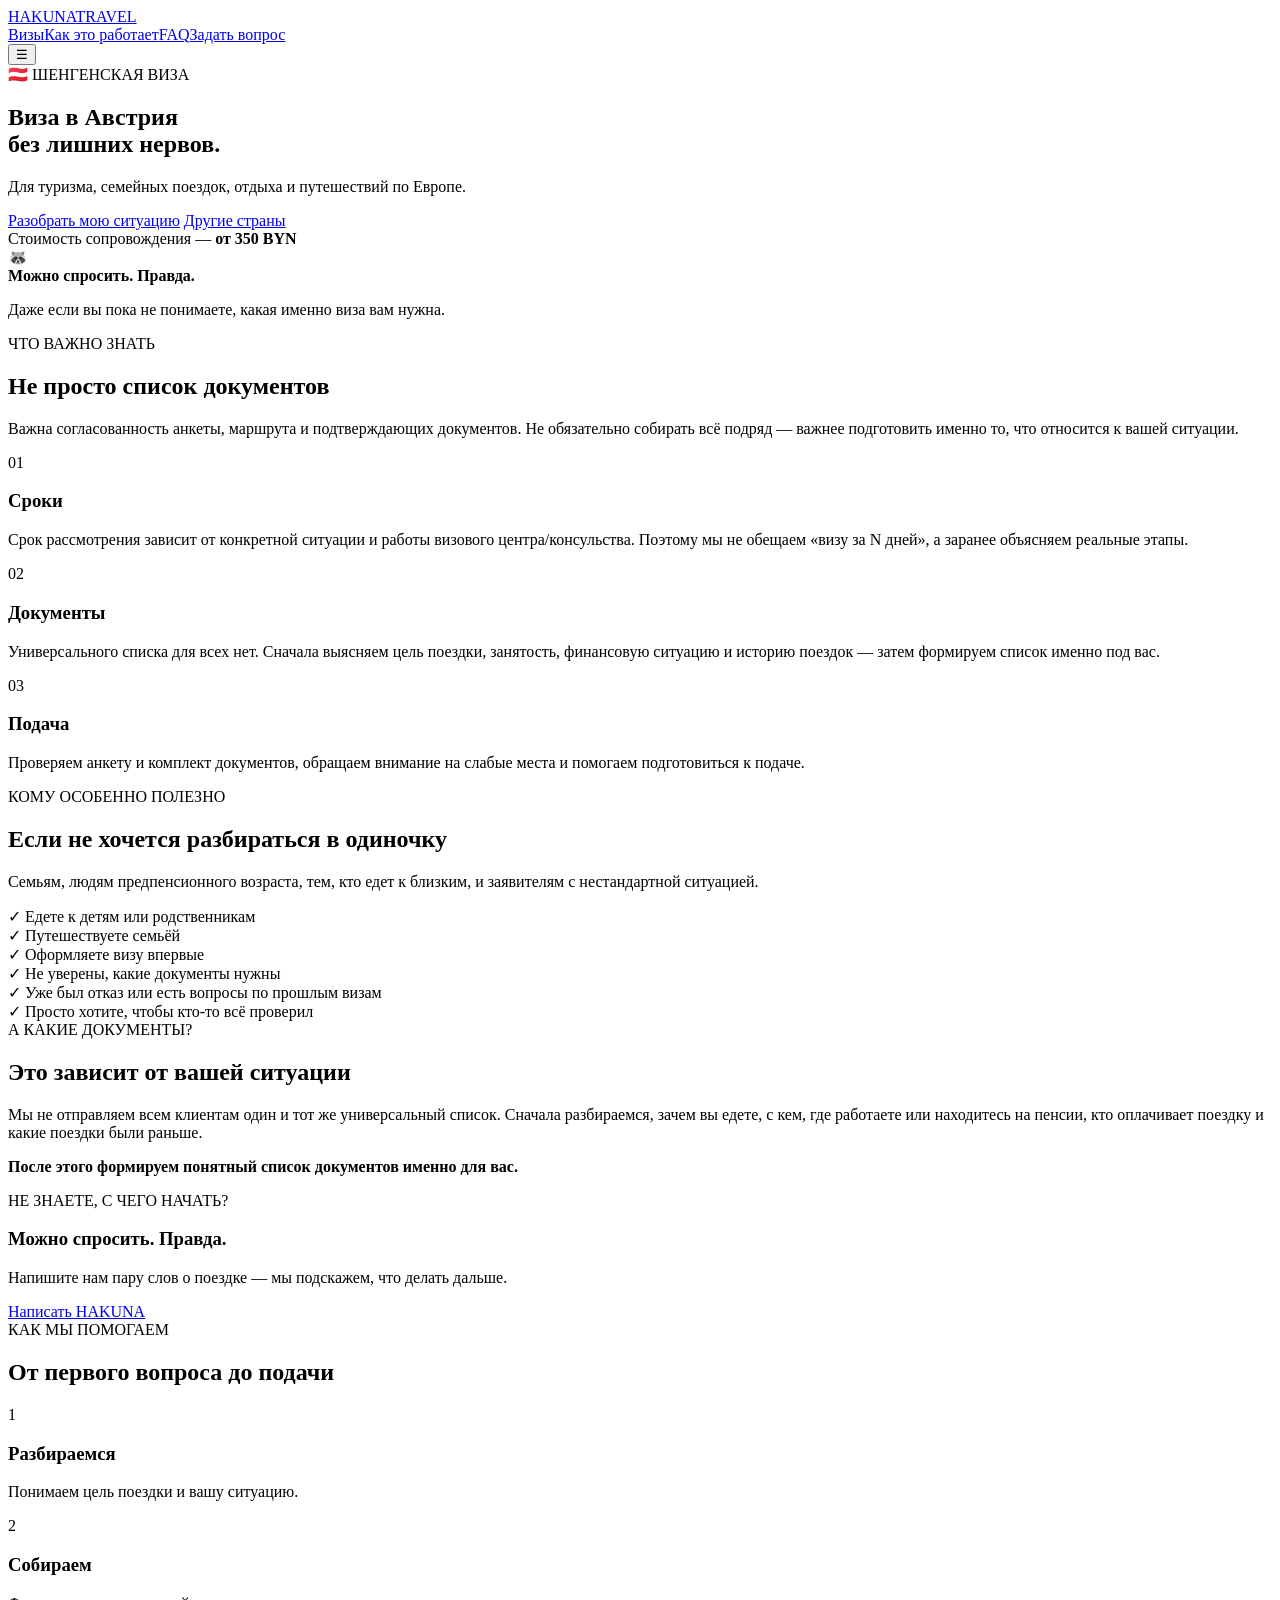
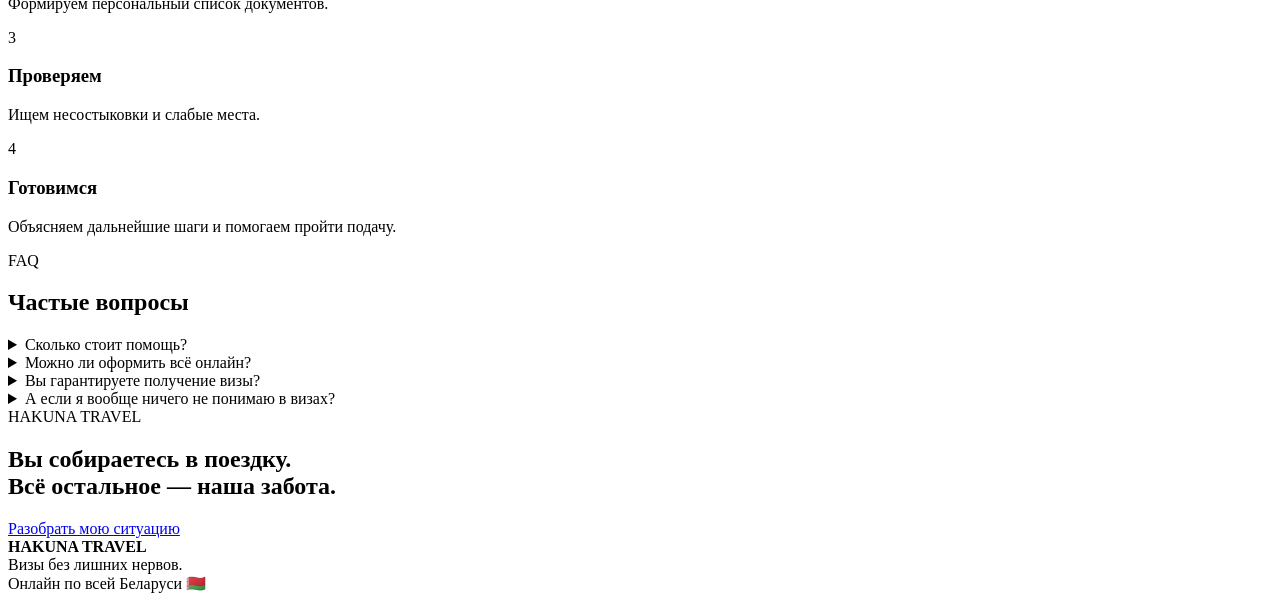
==== austria.html @ dac3e9aa "Add files via upload" ====
<!doctype html>
<html lang="ru">
<head>
<meta charset="utf-8">
<meta name="viewport" content="width=device-width,initial-scale=1">
<title>Виза в Австрия — HAKUNA TRAVEL</title>
<meta name="description" content="Помощь с визой в Австрия. Разбираем ситуацию, помогаем подготовить документы и пройти процесс без лишних нервов.">
<link rel="stylesheet" href="assets/css/style.css">
</head>
<body>
<header class="site-header"><div class="container nav"><a class="brand" href="index.html">HAKUNA<span>TRAVEL</span></a><nav><a href="index.html#visas">Визы</a><a href="index.html#process">Как это работает</a><a href="index.html#faq">FAQ</a><a class="nav-cta" href="index.html#contact">Задать вопрос</a></nav><button class="menu-btn">☰</button></div></header>

<main>
<section class="hero country-hero">
  <div class="container hero-grid">
    <div>
      <div class="eyebrow">🇦🇹 ШЕНГЕНСКАЯ ВИЗА</div>
      <h1>Виза в Австрия<br><span>без лишних нервов.</span></h1>
      <p class="lead">Для туризма, семейных поездок, отдыха и путешествий по Европе.</p>
      <div class="hero-actions">
        <a class="btn btn-primary" href="index.html#contact">Разобрать мою ситуацию</a>
        <a class="btn btn-secondary" href="index.html#visas">Другие страны</a>
      </div>
      <div class="price-note">Стоимость сопровождения — <strong>от 350 BYN</strong></div>
    </div>
    <div class="hero-card">
      <div class="mascot-placeholder">🦝</div>
      <div>
        <strong>Можно спросить. Правда.</strong>
        <p>Даже если вы пока не понимаете, какая именно виза вам нужна.</p>
      </div>
    </div>
  </div>
</section>

<section class="section">
  <div class="container">
    <div class="section-heading">
      <div class="eyebrow">ЧТО ВАЖНО ЗНАТЬ</div>
      <h2>Не просто список документов</h2>
      <p>Важна согласованность анкеты, маршрута и подтверждающих документов. Не обязательно собирать всё подряд — важнее подготовить именно то, что относится к вашей ситуации.</p>
    </div>
    <div class="cards-3">
      <article class="info-card">
        <div class="card-kicker">01</div>
        <h3>Сроки</h3>
        <p>Срок рассмотрения зависит от конкретной ситуации и работы визового центра/консульства. Поэтому мы не обещаем «визу за N дней», а заранее объясняем реальные этапы.</p>
      </article>
      <article class="info-card">
        <div class="card-kicker">02</div>
        <h3>Документы</h3>
        <p>Универсального списка для всех нет. Сначала выясняем цель поездки, занятость, финансовую ситуацию и историю поездок — затем формируем список именно под вас.</p>
      </article>
      <article class="info-card">
        <div class="card-kicker">03</div>
        <h3>Подача</h3>
        <p>Проверяем анкету и комплект документов, обращаем внимание на слабые места и помогаем подготовиться к подаче.</p>
      </article>
    </div>
  </div>
</section>

<section class="section section-alt">
  <div class="container two-col">
    <div>
      <div class="eyebrow">КОМУ ОСОБЕННО ПОЛЕЗНО</div>
      <h2>Если не хочется разбираться в одиночку</h2>
      <p>Семьям, людям предпенсионного возраста, тем, кто едет к близким, и заявителям с нестандартной ситуацией.</p>
    </div>
    <div class="check-list">
      <div>✓ Едете к детям или родственникам</div>
      <div>✓ Путешествуете семьёй</div>
      <div>✓ Оформляете визу впервые</div>
      <div>✓ Не уверены, какие документы нужны</div>
      <div>✓ Уже был отказ или есть вопросы по прошлым визам</div>
      <div>✓ Просто хотите, чтобы кто-то всё проверил</div>
    </div>
  </div>
</section>

<section class="section">
  <div class="container">
    <div class="section-heading">
      <div class="eyebrow">А КАКИЕ ДОКУМЕНТЫ?</div>
      <h2>Это зависит от вашей ситуации</h2>
      <p>Мы не отправляем всем клиентам один и тот же универсальный список. Сначала разбираемся, зачем вы едете, с кем, где работаете или находитесь на пенсии, кто оплачивает поездку и какие поездки были раньше.</p>
      <p><strong>После этого формируем понятный список документов именно для вас.</strong></p>
    </div>
    <div class="cta-box">
      <div>
        <div class="eyebrow">НЕ ЗНАЕТЕ, С ЧЕГО НАЧАТЬ?</div>
        <h3>Можно спросить. Правда.</h3>
        <p>Напишите нам пару слов о поездке — мы подскажем, что делать дальше.</p>
      </div>
      <a class="btn btn-primary" href="index.html#contact">Написать HAKUNA</a>
    </div>
  </div>
</section>

<section class="section section-alt">
  <div class="container">
    <div class="section-heading">
      <div class="eyebrow">КАК МЫ ПОМОГАЕМ</div>
      <h2>От первого вопроса до подачи</h2>
    </div>
    <div class="steps">
      <div class="step"><span>1</span><h3>Разбираемся</h3><p>Понимаем цель поездки и вашу ситуацию.</p></div>
      <div class="step"><span>2</span><h3>Собираем</h3><p>Формируем персональный список документов.</p></div>
      <div class="step"><span>3</span><h3>Проверяем</h3><p>Ищем несостыковки и слабые места.</p></div>
      <div class="step"><span>4</span><h3>Готовимся</h3><p>Объясняем дальнейшие шаги и помогаем пройти подачу.</p></div>
    </div>
  </div>
</section>

<section class="section">
  <div class="container faq">
    <div class="section-heading">
      <div class="eyebrow">FAQ</div>
      <h2>Частые вопросы</h2>
    </div>
    <details><summary>Сколько стоит помощь?</summary><p>Сопровождение по Австрия — от 350 BYN. Точная стоимость и состав работы зависят от вашей ситуации.</p></details>
    <details><summary>Можно ли оформить всё онлайн?</summary><p>Да. Первичное общение и подготовка могут проходить онлайн по всей Беларуси. Если для подачи потребуется личное присутствие, мы заранее объясним, где и что нужно сделать.</p></details>
    <details><summary>Вы гарантируете получение визы?</summary><p>Нет — решение принимает консульство. Мы гарантируем другое: внимательно разобраться в вашей ситуации, подготовить документы и честно сказать, где есть риски.</p></details>
    <details><summary>А если я вообще ничего не понимаю в визах?</summary><p>Именно для этого мы и нужны. Можно начать с простого сообщения: куда хотите поехать, зачем и когда примерно.</p></details>
  </div>
</section>

<section class="section final-cta">
  <div class="container">
    <div class="cta-box">
      <div>
        <div class="eyebrow">HAKUNA TRAVEL</div>
        <h2>Вы собираетесь в поездку.<br>Всё остальное — наша забота.</h2>
      </div>
      <a class="btn btn-primary" href="index.html#contact">Разобрать мою ситуацию</a>
    </div>
  </div>
</section>
</main>

<footer class="site-footer">
  <div class="container footer-inner">
    <div><strong>HAKUNA TRAVEL</strong><br><span>Визы без лишних нервов.</span></div>
    <div>Онлайн по всей Беларуси 🇧🇾</div>
  </div>
</footer>
<script src="assets/js/main.js"></script></body>
</html>
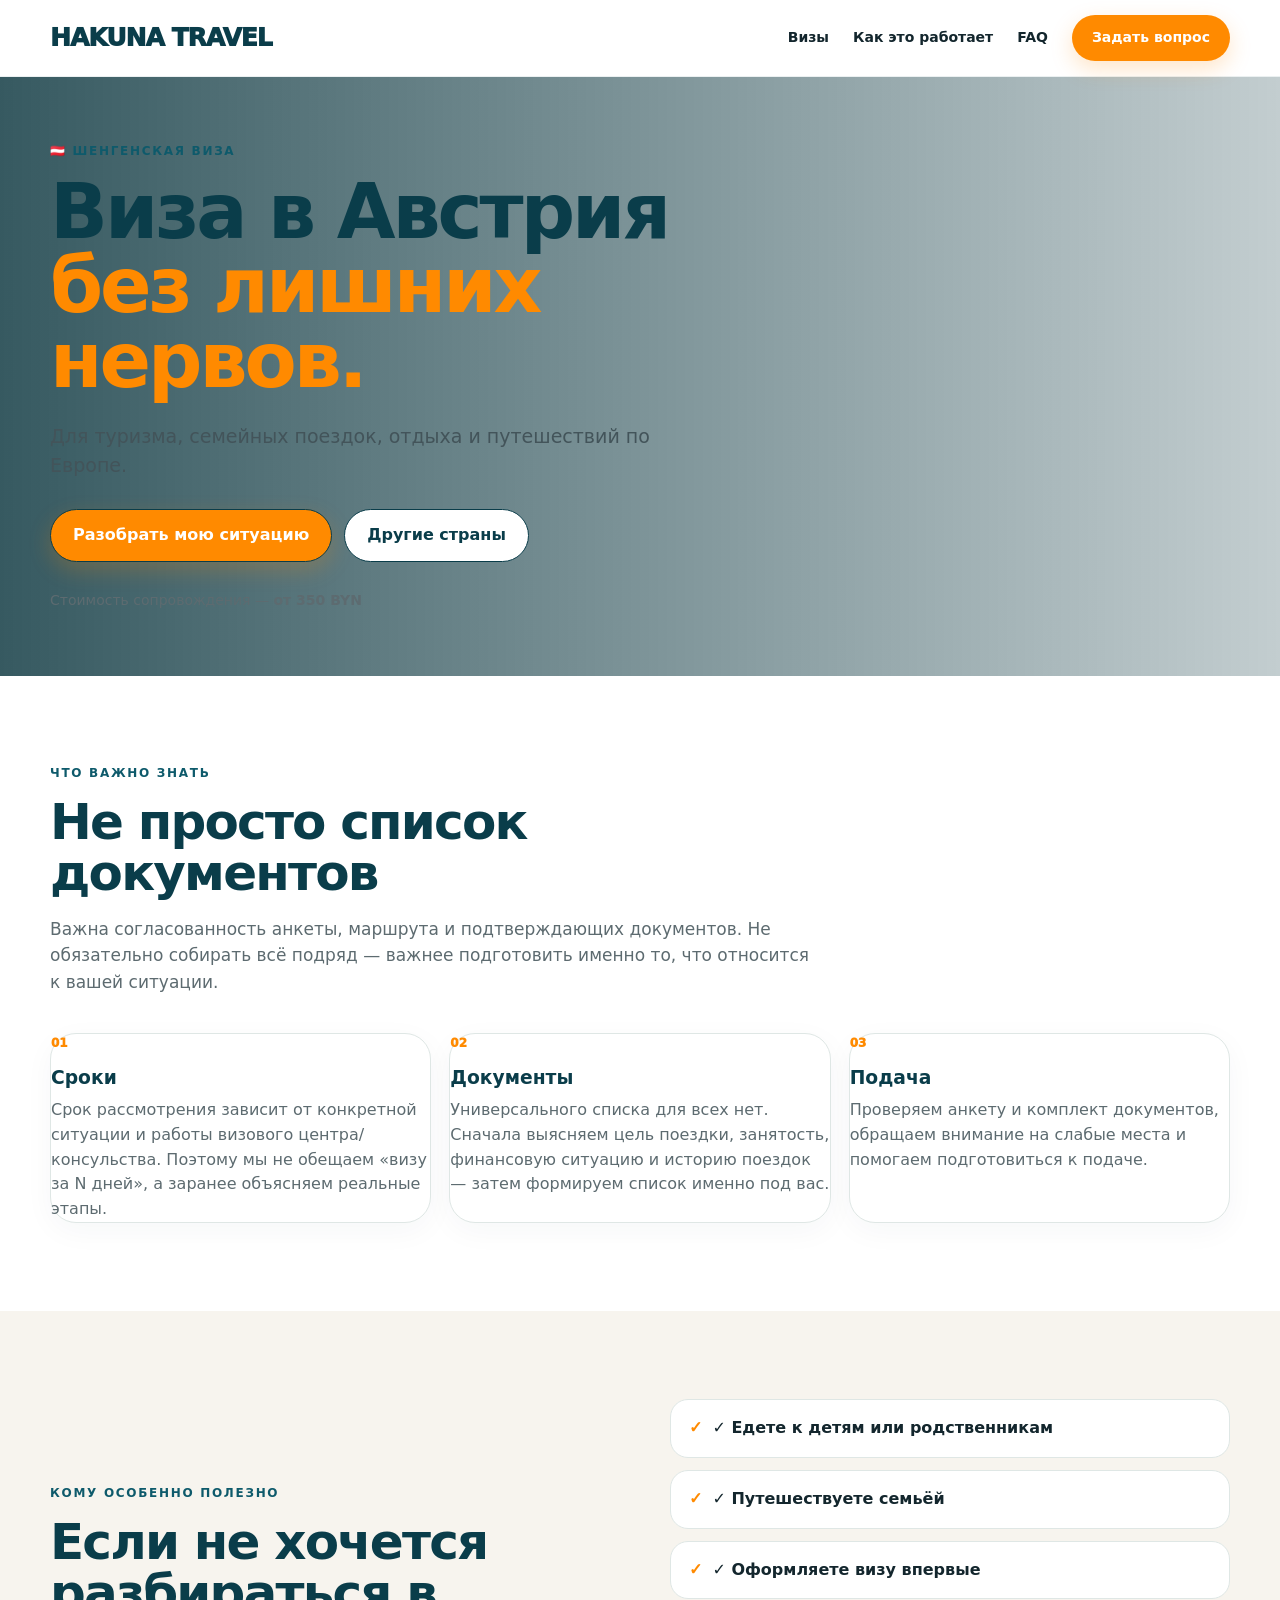
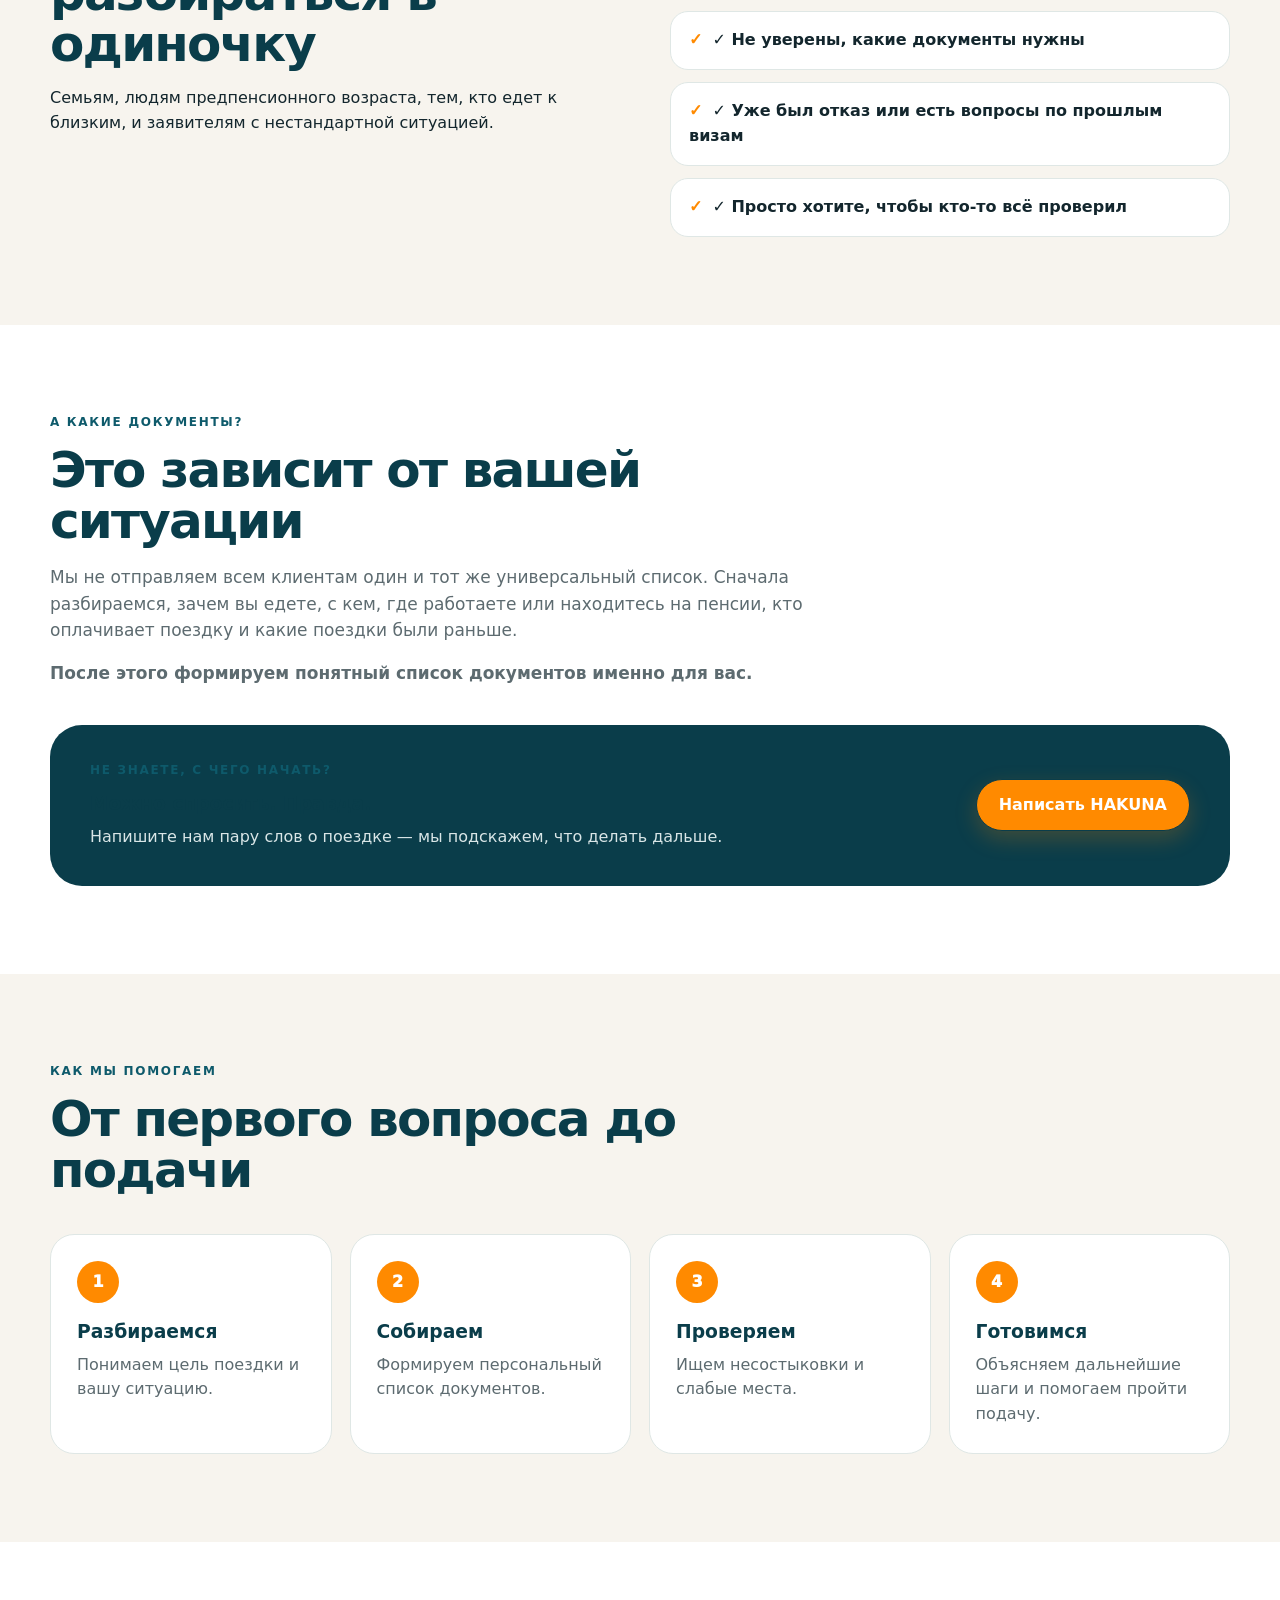
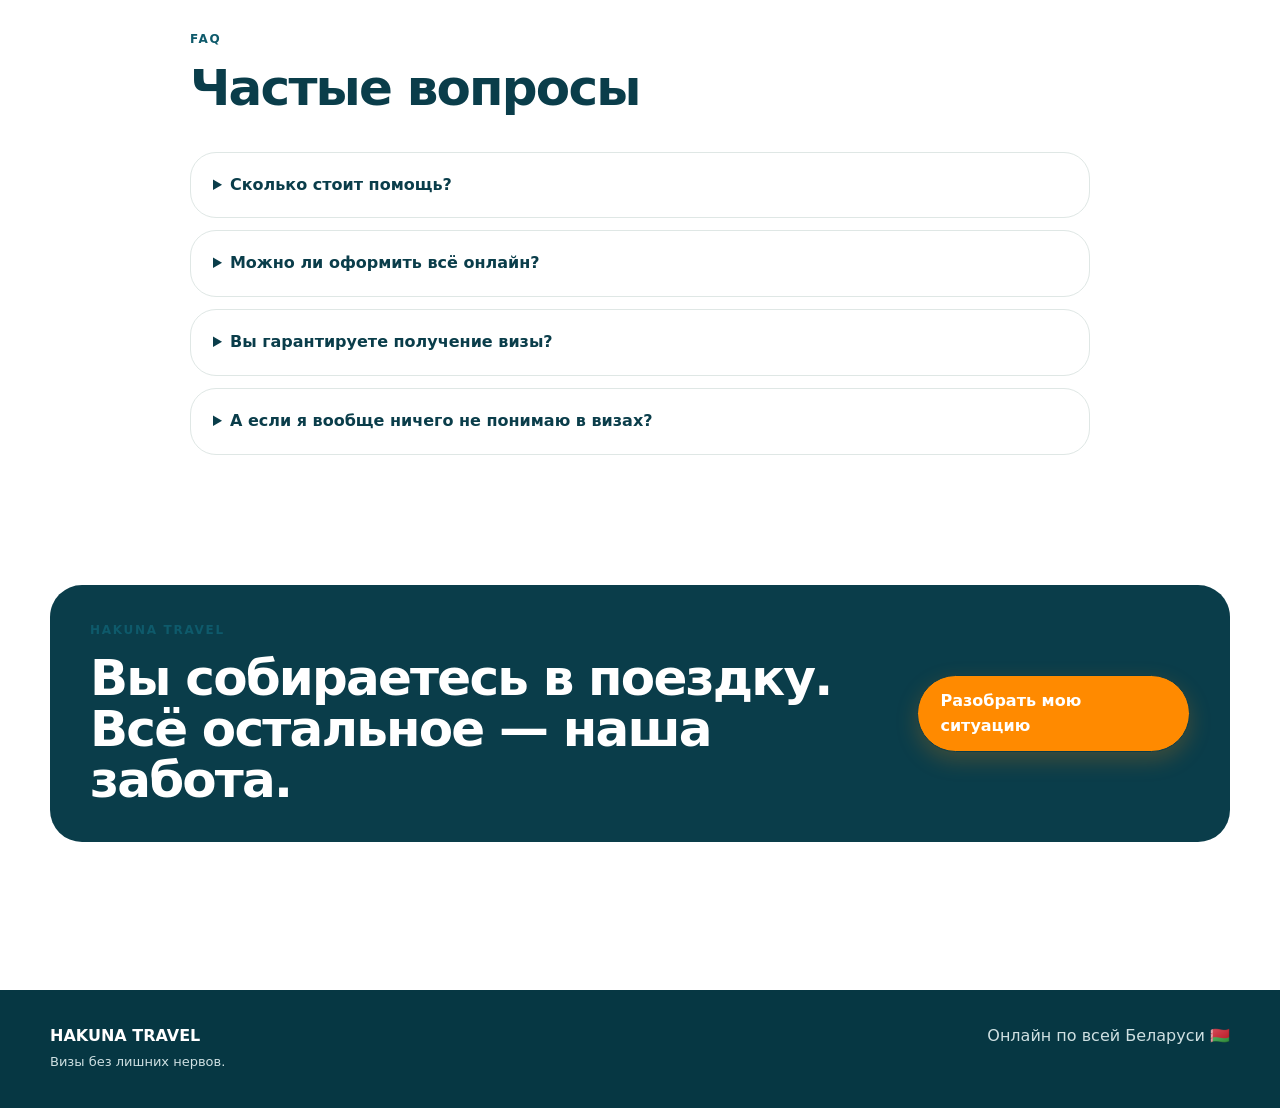
==== commit 91a57c2f: "Add files via upload" ====
--- a/austria.html
+++ b/austria.html
@@ -8,10 +8,10 @@
 <link rel="stylesheet" href="assets/css/style.css">
 </head>
 <body>
-<header class="site-header"><div class="container nav"><a class="brand" href="index.html">HAKUNA<span>TRAVEL</span></a><nav><a href="index.html#visas">Визы</a><a href="index.html#process">Как это работает</a><a href="index.html#faq">FAQ</a><a class="nav-cta" href="index.html#contact">Задать вопрос</a></nav><button class="menu-btn">☰</button></div></header>
+<header class="site-header"><div class="container nav"><a class="brand" href="index.html" aria-label="HAKUNA TRAVEL">HAKUNA TRAVEL</a><nav><a href="index.html#visas">Визы</a><a href="index.html#process">Как это работает</a><a href="index.html#faq">FAQ</a><a class="nav-cta" href="index.html#contact">Задать вопрос</a></nav><button class="menu-btn">☰</button></div></header>
 
 <main>
-<section class="hero country-hero">
+<section class="hero country-hero" style="background-image:linear-gradient(90deg,rgba(4,48,57,.80),rgba(4,48,57,.24)),url('assets/img/country-austria.png')">
   <div class="container hero-grid">
     <div>
       <div class="eyebrow">🇦🇹 ШЕНГЕНСКАЯ ВИЗА</div>
@@ -22,13 +22,6 @@
         <a class="btn btn-secondary" href="index.html#visas">Другие страны</a>
       </div>
       <div class="price-note">Стоимость сопровождения — <strong>от 350 BYN</strong></div>
-    </div>
-    <div class="hero-card">
-      <div class="mascot-placeholder">🦝</div>
-      <div>
-        <strong>Можно спросить. Правда.</strong>
-        <p>Даже если вы пока не понимаете, какая именно виза вам нужна.</p>
-      </div>
     </div>
   </div>
 </section>
--- a/assets/css/style.css
+++ b/assets/css/style.css
@@ -0,0 +1,132 @@
+
+:root{
+  --navy:#0A3D4A;
+  --deep:#063743;
+  --teal:#0E5A6B;
+  --orange:#FF8A00;
+  --gold:#FFC943;
+  --cream:#EDE7DC;
+  --white:#FFFFFF;
+  --ink:#13262d;
+  --muted:#5d6b70;
+  --line:#dfe7e5;
+  --soft:#f7f4ee;
+  --mint:#edf6f2;
+  --shadow:0 18px 50px rgba(6,55,67,.10);
+  --radius:26px;
+}
+*{box-sizing:border-box}
+html{scroll-behavior:smooth}
+body{margin:0;font-family:Inter,system-ui,-apple-system,BlinkMacSystemFont,"Segoe UI",sans-serif;color:var(--ink);background:#fff;line-height:1.55}
+a{color:inherit}
+img{max-width:100%;display:block}
+.container{width:min(1180px,calc(100% - 40px));margin:auto}
+.site-header{position:sticky;top:0;z-index:50;background:rgba(255,255,255,.94);backdrop-filter:blur(14px);border-bottom:1px solid rgba(10,61,74,.08)}
+.nav{height:76px;display:flex;align-items:center;justify-content:space-between;gap:24px}
+.brand{font-weight:1000;text-decoration:none;font-size:25px;letter-spacing:-1px;color:var(--navy);line-height:.8}
+.brand span{display:block;font-size:10px;letter-spacing:3px;text-align:center;margin-top:7px;color:var(--orange)}
+.nav nav{display:flex;align-items:center;gap:24px;font-size:14px;font-weight:700}
+.nav nav a{text-decoration:none}
+.nav nav a:hover{color:var(--orange)}
+.nav-cta,.btn-primary{background:var(--orange);color:#fff!important;border-radius:999px;padding:12px 20px;box-shadow:0 8px 22px rgba(255,138,0,.22)}
+.menu-btn{display:none;border:0;background:none;font-size:26px}
+.hero{overflow:hidden}
+.hero-main{background:linear-gradient(120deg,#fff 0%,#fffaf1 58%,#eaf4f2 100%);padding:72px 0 48px}
+.hero-grid{display:grid;grid-template-columns:1.15fr .85fr;gap:44px;align-items:center}
+.eyebrow{font-size:12px;font-weight:900;letter-spacing:1.7px;color:var(--teal);text-transform:uppercase;margin-bottom:14px}
+h1{font-size:clamp(46px,6vw,76px);line-height:.98;letter-spacing:-3px;margin:0 0 24px;color:var(--navy)}
+h1 span,h2 span{color:var(--orange)}
+h2{font-size:clamp(32px,4vw,50px);line-height:1.02;letter-spacing:-1.8px;margin:0 0 16px;color:var(--navy)}
+h3{line-height:1.15;margin:0 0 10px;color:var(--navy)}
+.lead{font-size:19px;max-width:650px;color:#43545a}
+.hero-actions{display:flex;gap:12px;flex-wrap:wrap;margin:28px 0}
+.btn{display:inline-flex;align-items:center;justify-content:center;text-decoration:none;border:1px solid var(--navy);border-radius:999px;padding:13px 22px;font-weight:850;transition:.2s}
+.btn:hover{transform:translateY(-2px)}
+.btn-secondary{background:#fff;color:var(--navy)}
+.hero-art{min-height:440px;border-radius:36px;background:radial-gradient(circle at 70% 20%,#ffc943 0 14%,transparent 15%),linear-gradient(145deg,#0e5a6b,#063743);position:relative;box-shadow:var(--shadow);overflow:hidden}
+.hero-art:before{content:"✈";position:absolute;right:12%;top:12%;font-size:44px;color:#fff;transform:rotate(-12deg)}
+.hero-art:after{content:"";position:absolute;width:180%;height:180px;left:-40%;bottom:-60px;background:#ff8a00;border-radius:50%;opacity:.9}
+.mascot-temp{position:absolute;inset:0;display:grid;place-items:center;z-index:2;font-size:150px;filter:drop-shadow(0 15px 14px rgba(0,0,0,.2))}
+.hero-sticker{position:absolute;right:22px;top:24px;z-index:4;background:#fff;border-radius:20px;padding:13px 16px;font-weight:900;color:var(--navy);transform:rotate(4deg);box-shadow:0 10px 30px rgba(0,0,0,.12)}
+.price-note{font-size:14px;color:var(--muted)}
+.section{padding:88px 0}
+.section-alt{background:var(--soft)}
+.section-heading{max-width:760px;margin-bottom:38px}
+.section-heading p{font-size:17px;color:var(--muted)}
+.cards-3,.cards-4{display:grid;grid-template-columns:repeat(3,1fr);gap:18px}
+.cards-4{grid-template-columns:repeat(4,1fr)}
+.card,.info-card,.country-card,.faq details{background:#fff;border:1px solid var(--line);border-radius:var(--radius);box-shadow:0 8px 30px rgba(6,55,67,.04)}
+.card{padding:28px}
+.card-kicker{color:var(--orange);font-weight:1000;font-size:12px;margin-bottom:14px}
+.card p,.info-card p{color:var(--muted);margin:0}
+.icon{width:48px;height:48px;border-radius:16px;background:#fff4df;display:grid;place-items:center;color:var(--orange);font-size:22px;margin-bottom:18px}
+.split{display:grid;grid-template-columns:1fr 1fr;gap:24px;align-items:stretch}
+.big-panel{padding:40px;border-radius:32px;background:var(--navy);color:#fff;position:relative;overflow:hidden}
+.big-panel h2{color:#fff}
+.big-panel p{color:#d8e6e7}
+.big-panel .quote{font-size:31px;font-weight:900;line-height:1.12;margin-top:30px}
+.check-list{display:grid;gap:12px}
+.check-list div{padding:16px 18px;border-radius:18px;background:#fff;border:1px solid var(--line);font-weight:700}
+.check-list div:before{content:"✓";color:var(--orange);margin-right:10px;font-weight:1000}
+.country-grid{display:grid;grid-template-columns:repeat(4,1fr);gap:14px}
+.country-card{padding:18px;transition:.2s;text-decoration:none}
+.country-card:hover{transform:translateY(-4px);box-shadow:var(--shadow)}
+.country-flag{font-size:28px}
+.country-card h3{margin:12px 0 4px}
+.country-card p{margin:0;color:var(--muted);font-size:13px}
+.country-card strong{display:block;margin-top:12px;color:var(--orange)}
+.country-link{display:inline-block;margin-top:10px;font-weight:900;color:var(--teal)}
+.steps{display:grid;grid-template-columns:repeat(4,1fr);gap:18px}
+.step{padding:26px;background:#fff;border:1px solid var(--line);border-radius:24px}
+.step span{display:grid;place-items:center;width:42px;height:42px;border-radius:50%;background:var(--orange);color:#fff;font-weight:1000;margin-bottom:18px}
+.step p{color:var(--muted);margin:0}
+.quote-box{padding:44px;border-radius:34px;background:linear-gradient(135deg,#fff8ea,#edf6f2);border:1px solid var(--line);text-align:center}
+.quote-box h2{max-width:760px;margin:0 auto 14px}
+.quote-box p{color:var(--muted);max-width:650px;margin:0 auto}
+.form-wrap{display:grid;grid-template-columns:.85fr 1.15fr;gap:30px;align-items:start}
+.form-card{background:#fff;border:1px solid var(--line);padding:30px;border-radius:30px;box-shadow:var(--shadow)}
+.form-grid{display:grid;grid-template-columns:1fr 1fr;gap:14px}
+label{display:grid;gap:7px;font-size:13px;font-weight:800;color:var(--navy)}
+input,select,textarea{width:100%;border:1px solid #d5dfdd;border-radius:15px;padding:13px 14px;font:inherit;background:#fff}
+textarea{min-height:120px;resize:vertical}
+.full{grid-column:1/-1}
+.form-note{font-size:12px;color:var(--muted);margin-top:12px}
+.faq{max-width:900px}
+.faq details{padding:0;margin:12px 0;box-shadow:none}
+.faq summary{cursor:pointer;padding:20px 22px;font-weight:900;color:var(--navy)}
+.faq details p{padding:0 22px 20px;margin:0;color:var(--muted)}
+.final-cta{padding-top:30px}
+.cta-box{display:flex;justify-content:space-between;align-items:center;gap:24px;background:var(--navy);color:#fff;padding:36px 40px;border-radius:32px}
+.cta-box h2{color:#fff;margin:0}
+.cta-box p{color:#d9e6e7;margin:7px 0 0}
+.site-footer{background:#063743;color:#fff;padding:34px 0;margin-top:60px}
+.footer-inner{display:flex;justify-content:space-between;gap:20px;color:#cfe0e2}
+.footer-inner strong{color:#fff}
+.footer-inner span{font-size:13px}
+.country-hero{padding:65px 0;background:linear-gradient(120deg,#fffaf1,#edf6f2)}
+.country-hero .hero-grid{grid-template-columns:1fr .65fr}
+.hero-card{background:#fff;border:1px solid var(--line);border-radius:32px;padding:28px;box-shadow:var(--shadow);min-height:300px;display:flex;flex-direction:column;justify-content:flex-end}
+.hero-card .mascot-placeholder{font-size:110px;text-align:center;flex:1;display:grid;place-items:center}
+.hero-card strong{font-size:20px;color:var(--navy)}
+.hero-card p{color:var(--muted);margin-bottom:0}
+.two-col{display:grid;grid-template-columns:1fr 1fr;gap:60px;align-items:center}
+@media(max-width:950px){
+  .nav nav{display:none}.menu-btn{display:block}
+  .hero-grid,.country-hero .hero-grid,.split,.form-wrap,.two-col{grid-template-columns:1fr}
+  .cards-4{grid-template-columns:repeat(2,1fr)}
+  .country-grid{grid-template-columns:repeat(3,1fr)}
+  .steps{grid-template-columns:repeat(2,1fr)}
+}
+@media(max-width:680px){
+  .container{width:min(100% - 28px,1180px)}
+  .nav{height:68px}
+  h1{font-size:46px;letter-spacing:-2px}
+  .section{padding:62px 0}
+  .cards-3,.cards-4,.country-grid,.steps,.form-grid{grid-template-columns:1fr}
+  .full{grid-column:auto}
+  .hero-main{padding-top:42px}
+  .hero-art{min-height:320px}
+  .mascot-temp{font-size:105px}
+  .cta-box,.footer-inner{flex-direction:column;align-items:flex-start}
+  .cta-box{padding:28px}
+}
